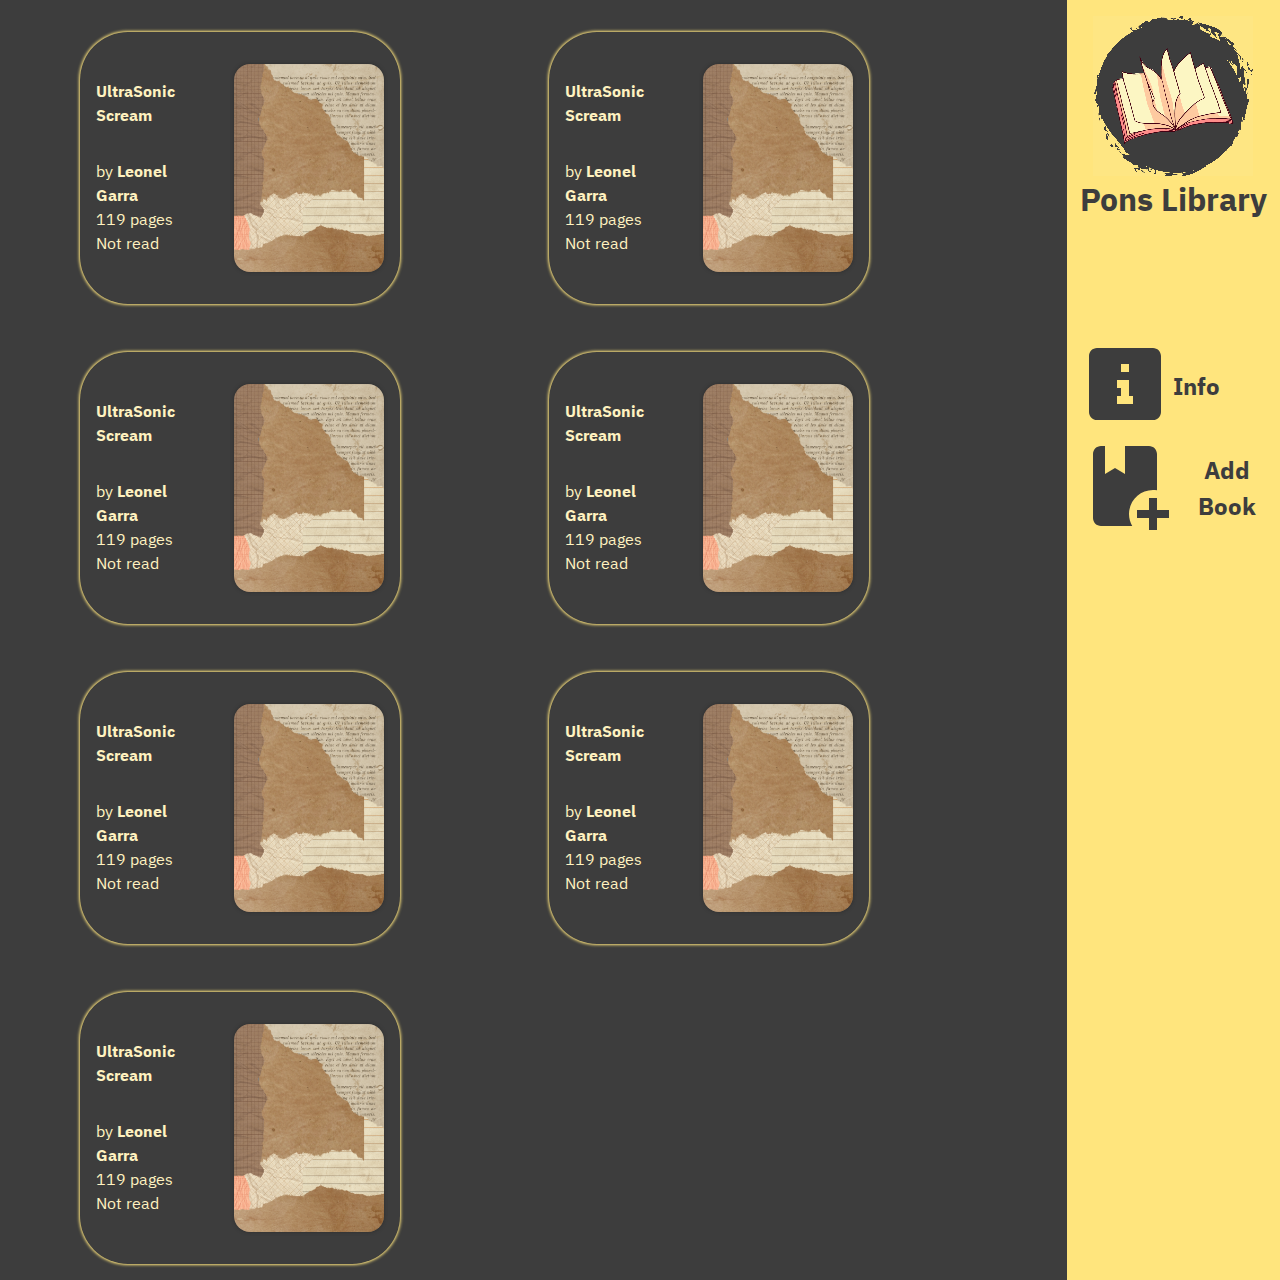
==== index.html @ f93c004e "Progress with UI design 100% Progress with JS logic 0%" ====
<!DOCTYPE html>
<html lang="en">
<head>
    <meta charset="UTF-8">
    <meta http-equiv="X-UA-Compatible" content="IE=edge">
    <meta name="viewport" content="width=device-width, initial-scale=1.0">
    <script src="script.js" defer></script>
    <link rel="stylesheet" href="styles.css">
    <title>Pons Library</title>
</head>
<body>
    <div id="content" class="container">
        <div id="books">
            <div class="book one">
                <div class="book-info-card">
                    <div id="info-card-title">
                        <h3>UltraSonic Scream</h3>
                    </div>
                    <div id="info-card-text">
                    <p>by <strong>Leonel Garra</strong>
                    <br>119 pages
                    <br>Not read</p>       
                    </div>
                </div>
                <div class="book-cover-card">
                    <img src="img/Book Icon.png" alt="Book Cover">
                </div>
            </div>
            <div class="book two">
                <div class="book-info-card">
                    <div id="info-card-title">
                        <h3>UltraSonic Scream</h3>
                    </div>
                    <div id="info-card-text">
                    <p>by <strong>Leonel Garra</strong>
                    <br>119 pages
                    <br>Not read</p>    
                    </div>
                </div>
                <div class="book-cover-card">
                    <img src="img/Book Icon.png" alt="Book Cover">
                </div>
            </div>
            <div class="book three">
                <div class="book-info-card">
                    <div id="info-card-title">
                        <h3>UltraSonic Scream</h3>
                    </div>
                    <div id="info-card-text">
                    <p>by <strong>Leonel Garra</strong>
                    <br>119 pages
                    <br>Not read</p>    
                    </div>
                </div>
                <div class="book-cover-card">
                    <img src="img/Book Icon.png" alt="Book Cover">
                </div>
            </div>
            <div class="book four">
                <div class="book-info-card">
                    <div id="info-card-title">
                        <h3>UltraSonic Scream</h3>
                    </div>
                    <div id="info-card-text">
                    <p>by <strong>Leonel Garra</strong>
                    <br>119 pages
                    <br>Not read</p>    
                    </div>
                </div>
                <div class="book-cover-card">
                    <img src="img/Book Icon.png" alt="Book Cover">
                </div>
            </div>
            <div class="book five">
                <div class="book-info-card">
                    <div id="info-card-title">
                        <h3>UltraSonic Scream</h3>
                    </div>
                    <div id="info-card-text">
                    <p>by <strong>Leonel Garra</strong>
                    <br>119 pages
                    <br>Not read</p>    
                    </div>
                </div>
                <div class="book-cover-card">
                    <img src="img/Book Icon.png" alt="Book Cover">
                </div>
            </div><div class="book six">
                <div class="book-info-card">
                    <div id="info-card-title">
                        <h3>UltraSonic Scream</h3>
                    </div>
                    <div id="info-card-text">
                    <p>by <strong>Leonel Garra</strong>
                    <br>119 pages
                    <br>Not read</p>    
                    </div>
                </div>
                <div class="book-cover-card">
                    <img src="img/Book Icon.png" alt="Book Cover">
                </div>
            </div><div class="book seven">
                <div class="book-info-card">
                    <div id="info-card-title">
                        <h3>UltraSonic Scream</h3>
                    </div>
                    <div id="info-card-text">
                    <p>by <strong>Leonel Garra</strong>
                    <br>119 pages
                    <br>Not read</p>    
                    </div>
                </div>
                <div class="book-cover-card">
                    <img src="img/Book Icon.png" alt="Book Cover">
                </div>
            </div>

        </div>
    </div>
    <div id="side-bar" class="container">
        <div id="logo">
            <ul>
                <li id="heading-icon">
                    <video src="img/Header Logo.mp4" type="video/mp4" autoplay loop muted></video>
                </li>
                <li id="heading-title">     
                    <h1>Pons Library</h1>
                </li>
            </ul>            
        </div>
        <div id="nav-content">
            <ul>
                <li class="nav-icon"><button><svg xmlns="http://www.w3.org/2000/svg" viewBox="0 0 24 24"><title>information-slab-box</title><path d="M5 3H19C20.1 3 21 3.89 21 5V19C21 19.53 20.79 20.04 20.41 20.41C20.04 20.79 19.53 21 19 21H5C4.47 21 3.96 20.79 3.59 20.41C3.21 20.04 3 19.53 3 19V5C3 3.89 3.89 3 5 3M11 9H13V7H11V9M14 17V15H13V11H10V13H11V15H10V17H14Z" /></svg></button></li>
                <li class="nav-button"><button>Info</button></li>
                <li class="nav-icon"><button><svg xmlns="http://www.w3.org/2000/svg" viewBox="0 0 24 24"><title>book-plus</title><path d="M13 19C13 20.1 13.3 21.12 13.81 22H6C4.89 22 4 21.11 4 20V4C4 2.9 4.89 2 6 2H7V9L9.5 7.5L12 9V2H18C19.1 2 20 2.89 20 4V13.09C19.67 13.04 19.34 13 19 13C15.69 13 13 15.69 13 19M20 18V15H18V18H15V20H18V23H20V20H23V18H20Z" /></svg></button></li>
                <li class="nav-button"><button>Add Book</button></li>
            </ul>
        </div>
    </div>
</body>
</html>
---- styles.css ----
@import url('https://fonts.googleapis.com/css2?family=IBM+Plex+Sans+Arabic:wght@500&display=swap');
/* font-family: 'IBM Plex Sans Arabic', sans-serif;  */

* {
    margin: 0;
    padding: 0;
    box-sizing: border-box;
    font-family: 'IBM Plex Sans Arabic', sans-serif;
}

body {
    min-height: 100vh;
    display: flex;
}

.container {
    /* border: 5px solid red; */
}

#side-bar {
    flex: 1;
    background-color: #FFE57D;
    color: #3D3D3D;
}

#logo {
    padding-top: 1rem;
}

#logo ul {
    display: grid;
    grid-auto-rows: 1fr / 1fr;
    grid-template-columns: 1fr ;
    list-style: none;
}

#content {
    flex: 5;
    background-color: #3D3D3D;
    color: #fff2c0;
    display: flex;
}

#logo #heading-title,
#logo #heading-icon {
    display: flex;
    height: 10rem;

}

#heading-title h1,
#heading-icon video {
    flex: 1;
    flex-wrap: wrap;
    display: flex;
    align-items: center;
    justify-content: center;
}

#heading-title h1 {
    align-items: flex-start;
}

#nav-content ul {
    display: grid;
    grid-template-rows: repeat(2, 1fr);
    grid-template-columns: repeat(2, 1fr);
    list-style: none;
}

#nav-content ul li svg {
    height: 6rem;
    fill: #3D3D3D;
    width: auto;
}

.nav-icon button {
    border: none;
    background-color: transparent;
    color: #3D3D3D;
    font-weight: bold;
}

#nav-content ul li button:hover {
    cursor: pointer;
    fill: #FFE57D;
    box-shadow: #3D3D3D;
    color: #FFE57D;
    text-shadow: 1 1 1 #3D3D3D;
}

#nav-content ul li {
    display: flex;
    align-items: center;
}

#nav-content .nav-button {
    justify-content: flex-start;
}

#nav-content .nav-icon {
    justify-content: flex-end;
}

.nav-button button {
    font-size: x-large;
    border: none;
    background-color: transparent;
    color: #3D3D3D;
    font-weight: bold;
}

#books {
    flex: 1;
    display: grid;
    grid-template-rows: repeat(2, 1fr);
    grid-template-columns: repeat(auto-fit, minmax(18rem, 1fr));
    padding-left: 5rem;
    padding-right: 5rem;
    padding-top: 2rem;
    padding-bottom: 1rem;
    column-gap: 2rem;
    row-gap: 3rem;
}

.book {
    height: 17rem;
    width: 20rem;
    display: flex;
    border-radius: 3rem;
    box-shadow: 0px 0px 3px 1px #FFE57D;
    flex-wrap: wrap;
}



.book-cover-card,
.book-info-card {
    flex: 1;
    display: flex;
    flex-direction: column;
    flex-wrap: wrap;
    padding: 1rem;
}

.book-cover-card {
    justify-content: center;
    align-items: center ;
}

.book-cover-card img {
    height: 13rem;
    width: fit-content;
    border-radius: 1rem;
    box-shadow: 0px 0px 3px 1px #333333;
}

.book-info-card h3,
.book-info-card p {
    flex: 1;
    text-align: left;
    font-size: 1rem;
}

.book-info-card {
    align-items: start;
    justify-content: center;
    gap: 2rem;
}
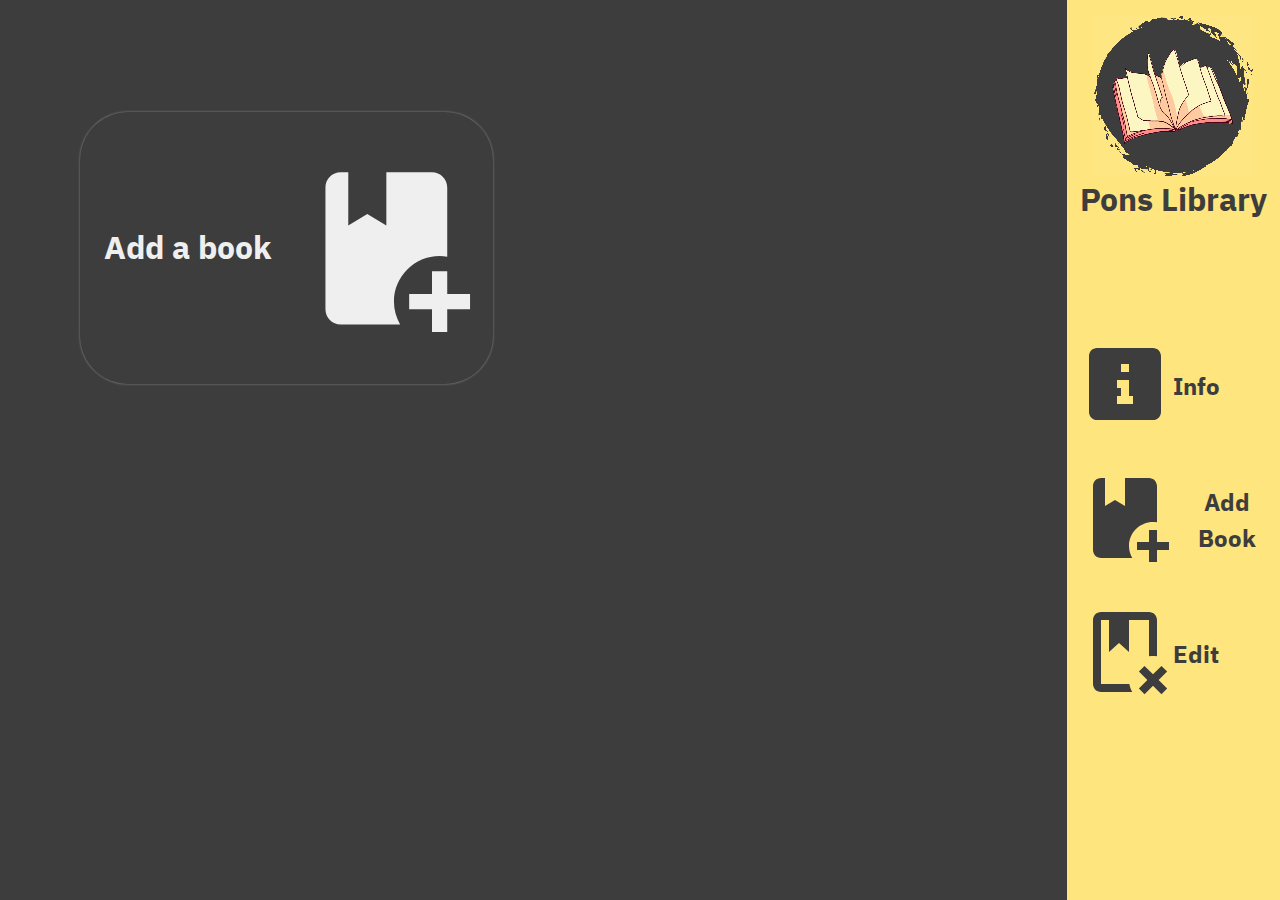
==== commit 51680c27: "Added Function to the Info & Add a Book buttons If you click in Info, it'll pop up a window with inf" ====
--- a/index.html
+++ b/index.html
@@ -6,115 +6,16 @@
     <meta name="viewport" content="width=device-width, initial-scale=1.0">
     <script src="script.js" defer></script>
     <link rel="stylesheet" href="styles.css">
+    <link rel="icon" href="img/Tab Icon .png ">
     <title>Pons Library</title>
 </head>
 <body>
     <div id="content" class="container">
         <div id="books">
-            <div class="book one">
-                <div class="book-info-card">
-                    <div id="info-card-title">
-                        <h3>UltraSonic Scream</h3>
-                    </div>
-                    <div id="info-card-text">
-                    <p>by <strong>Leonel Garra</strong>
-                    <br>119 pages
-                    <br>Not read</p>       
-                    </div>
-                </div>
-                <div class="book-cover-card">
-                    <img src="img/Book Icon.png" alt="Book Cover">
-                </div>
+            <div class="book add" id="add-book-event">
+                    <h1>Add a book</h1>
+                    <svg  xmlns="http://www.w3.org/2000/svg" viewBox="0 0 24 24"><title>book-plus</title><path d="M13 19C13 20.1 13.3 21.12 13.81 22H6C4.89 22 4 21.11 4 20V4C4 2.9 4.89 2 6 2H7V9L9.5 7.5L12 9V2H18C19.1 2 20 2.89 20 4V13.09C19.67 13.04 19.34 13 19 13C15.69 13 13 15.69 13 19M20 18V15H18V18H15V20H18V23H20V20H23V18H20Z" /></svg>                
             </div>
-            <div class="book two">
-                <div class="book-info-card">
-                    <div id="info-card-title">
-                        <h3>UltraSonic Scream</h3>
-                    </div>
-                    <div id="info-card-text">
-                    <p>by <strong>Leonel Garra</strong>
-                    <br>119 pages
-                    <br>Not read</p>    
-                    </div>
-                </div>
-                <div class="book-cover-card">
-                    <img src="img/Book Icon.png" alt="Book Cover">
-                </div>
-            </div>
-            <div class="book three">
-                <div class="book-info-card">
-                    <div id="info-card-title">
-                        <h3>UltraSonic Scream</h3>
-                    </div>
-                    <div id="info-card-text">
-                    <p>by <strong>Leonel Garra</strong>
-                    <br>119 pages
-                    <br>Not read</p>    
-                    </div>
-                </div>
-                <div class="book-cover-card">
-                    <img src="img/Book Icon.png" alt="Book Cover">
-                </div>
-            </div>
-            <div class="book four">
-                <div class="book-info-card">
-                    <div id="info-card-title">
-                        <h3>UltraSonic Scream</h3>
-                    </div>
-                    <div id="info-card-text">
-                    <p>by <strong>Leonel Garra</strong>
-                    <br>119 pages
-                    <br>Not read</p>    
-                    </div>
-                </div>
-                <div class="book-cover-card">
-                    <img src="img/Book Icon.png" alt="Book Cover">
-                </div>
-            </div>
-            <div class="book five">
-                <div class="book-info-card">
-                    <div id="info-card-title">
-                        <h3>UltraSonic Scream</h3>
-                    </div>
-                    <div id="info-card-text">
-                    <p>by <strong>Leonel Garra</strong>
-                    <br>119 pages
-                    <br>Not read</p>    
-                    </div>
-                </div>
-                <div class="book-cover-card">
-                    <img src="img/Book Icon.png" alt="Book Cover">
-                </div>
-            </div><div class="book six">
-                <div class="book-info-card">
-                    <div id="info-card-title">
-                        <h3>UltraSonic Scream</h3>
-                    </div>
-                    <div id="info-card-text">
-                    <p>by <strong>Leonel Garra</strong>
-                    <br>119 pages
-                    <br>Not read</p>    
-                    </div>
-                </div>
-                <div class="book-cover-card">
-                    <img src="img/Book Icon.png" alt="Book Cover">
-                </div>
-            </div><div class="book seven">
-                <div class="book-info-card">
-                    <div id="info-card-title">
-                        <h3>UltraSonic Scream</h3>
-                    </div>
-                    <div id="info-card-text">
-                    <p>by <strong>Leonel Garra</strong>
-                    <br>119 pages
-                    <br>Not read</p>    
-                    </div>
-                </div>
-                <div class="book-cover-card">
-                    <img src="img/Book Icon.png" alt="Book Cover">
-                </div>
-            </div>
-
         </div>
     </div>
     <div id="side-bar" class="container">
@@ -130,12 +31,30 @@
         </div>
         <div id="nav-content">
             <ul>
-                <li class="nav-icon"><button><svg xmlns="http://www.w3.org/2000/svg" viewBox="0 0 24 24"><title>information-slab-box</title><path d="M5 3H19C20.1 3 21 3.89 21 5V19C21 19.53 20.79 20.04 20.41 20.41C20.04 20.79 19.53 21 19 21H5C4.47 21 3.96 20.79 3.59 20.41C3.21 20.04 3 19.53 3 19V5C3 3.89 3.89 3 5 3M11 9H13V7H11V9M14 17V15H13V11H10V13H11V15H10V17H14Z" /></svg></button></li>
+                <li class="nav-icon" id="infoIcon"><button><svg xmlns="http://www.w3.org/2000/svg" viewBox="0 0 24 24"><title>information-slab-box</title><path d="M5 3H19C20.1 3 21 3.89 21 5V19C21 19.53 20.79 20.04 20.41 20.41C20.04 20.79 19.53 21 19 21H5C4.47 21 3.96 20.79 3.59 20.41C3.21 20.04 3 19.53 3 19V5C3 3.89 3.89 3 5 3M11 9H13V7H11V9M14 17V15H13V11H10V13H11V15H10V17H14Z" /></svg></button></li>
                 <li class="nav-button"><button>Info</button></li>
-                <li class="nav-icon"><button><svg xmlns="http://www.w3.org/2000/svg" viewBox="0 0 24 24"><title>book-plus</title><path d="M13 19C13 20.1 13.3 21.12 13.81 22H6C4.89 22 4 21.11 4 20V4C4 2.9 4.89 2 6 2H7V9L9.5 7.5L12 9V2H18C19.1 2 20 2.89 20 4V13.09C19.67 13.04 19.34 13 19 13C15.69 13 13 15.69 13 19M20 18V15H18V18H15V20H18V23H20V20H23V18H20Z" /></svg></button></li>
-                <li class="nav-button"><button>Add Book</button></li>
+                <li class="nav-icon" id="add-book-event-two"><button><svg xmlns="http://www.w3.org/2000/svg" viewBox="0 0 24 24"><title>book-plus</title><path d="M13 19C13 20.1 13.3 21.12 13.81 22H6C4.89 22 4 21.11 4 20V4C4 2.9 4.89 2 6 2H7V9L9.5 7.5L12 9V2H18C19.1 2 20 2.89 20 4V13.09C19.67 13.04 19.34 13 19 13C15.69 13 13 15.69 13 19M20 18V15H18V18H15V20H18V23H20V20H23V18H20Z" /></svg></button></li>
+                <li class="nav-button" id="add-book-event-three"><button>Add Book</button></li>
+                <li class="edit-icon"><button><svg xmlns="http://www.w3.org/2000/svg" viewBox="0 0 24 24"><title>book-remove-outline</title><path d="M13.09 20C13.21 20.72 13.46 21.39 13.81 22H6C4.89 22 4 21.11 4 20V4C4 2.9 4.89 2 6 2H18C19.11 2 20 2.9 20 4V13.09C19.67 13.04 19.34 13 19 13C18.66 13 18.33 13.04 18 13.09V4H13V12L10.5 9.75L8 12V4H6V20H13.09M22.54 16.88L21.12 15.47L19 17.59L16.88 15.47L15.47 16.88L17.59 19L15.47 21.12L16.88 22.54L19 20.41L21.12 22.54L22.54 21.12L20.41 19L22.54 16.88Z" /></svg></button></li>
+                <li class="edit-button"><button>Edit</button></li>
             </ul>
         </div>
     </div>
 </body>
-</html>+</html>
+
+<!-- <div class="book one">
+    <div class="book-info-card">
+        <div id="info-card-title">
+            <h3>UltraSonic Scream</h3>
+        </div>
+        <div id="info-card-text">
+        <p>by <strong>Leonel Garra</strong>
+        <br>119 pages
+        <br>Not read</p>       
+        </div>
+    </div>
+    <div class="book-cover-card">
+        <img src="img/Book Icon.png" alt="Book Cover">
+    </div>
+</div> -->--- a/styles.css
+++ b/styles.css
@@ -39,13 +39,19 @@
     background-color: #3D3D3D;
     color: #fff2c0;
     display: flex;
+    padding-bottom: 5rem;
 }
 
 #logo #heading-title,
 #logo #heading-icon {
     display: flex;
     height: 10rem;
-
+}
+
+#logo #heading-title-info {
+    display: flex;
+    height: 8rem;
+    justify-content: center;
 }
 
 #heading-title h1,
@@ -66,6 +72,7 @@
     grid-template-rows: repeat(2, 1fr);
     grid-template-columns: repeat(2, 1fr);
     list-style: none;
+    row-gap: 2rem;
 }
 
 #nav-content ul li svg {
@@ -74,20 +81,34 @@
     width: auto;
 }
 
-.nav-icon button {
+.nav-icon button,
+.edit-icon button {
     border: none;
     background-color: transparent;
     color: #3D3D3D;
     font-weight: bold;
 }
 
-#nav-content ul li button:hover {
-    cursor: pointer;
-    fill: #FFE57D;
-    box-shadow: #3D3D3D;
-    color: #FFE57D;
-    text-shadow: 1 1 1 #3D3D3D;
-}
+#nav-content ul li button:hover  {
+    cursor: pointer;
+}
+
+#nav-content ul li:hover svg {
+    cursor: pointer;
+    transform: scale(1.05);
+    transition: all 0.3s ease;
+
+}
+
+#nav-content ul .edit-icon:hover svg {
+    fill: red;
+}
+
+#nav-content ul li:active svg {
+    transform: scale(1);
+    transition: all 0.1s ease;
+}
+
 
 #nav-content ul li {
     display: flex;
@@ -98,11 +119,13 @@
     justify-content: flex-start;
 }
 
-#nav-content .nav-icon {
+#nav-content .nav-icon,
+#nav-content .edit-icon {
     justify-content: flex-end;
 }
 
-.nav-button button {
+.nav-button button,
+.edit-button button {
     font-size: x-large;
     border: none;
     background-color: transparent;
@@ -113,26 +136,89 @@
 #books {
     flex: 1;
     display: grid;
-    grid-template-rows: repeat(2, 1fr);
-    grid-template-columns: repeat(auto-fit, minmax(18rem, 1fr));
+    grid-template-rows: repeat(2, minmax(18rem, 1fr));
+    grid-template-columns: repeat(auto-fill, minmax(18rem, 1fr));
     padding-left: 5rem;
     padding-right: 5rem;
-    padding-top: 2rem;
-    padding-bottom: 1rem;
-    column-gap: 2rem;
-    row-gap: 3rem;
+    padding-top: 7rem;
+    column-gap: 5rem;
+    row-gap: 1rem;
 }
 
 .book {
     height: 17rem;
-    width: 20rem;
     display: flex;
     border-radius: 3rem;
     box-shadow: 0px 0px 3px 1px #FFE57D;
-    flex-wrap: wrap;
-}
-
-
+    flex-wrap: nowrap;
+    justify-content: center;
+    align-items: center;
+    padding-right: 1rem;
+    padding-left: 1rem;
+    gap: 1rem;
+}
+
+.add {
+    flex: 1;
+    display: grid;
+    grid-template: 1fr / repeat(2, minmax(5rem, 1fr));
+    text-align: center;
+    align-items: center;
+    box-shadow: 0px 0px 3px -1px #efefef;
+}
+
+.add:hover {
+    box-shadow: 0px 0px 3px -1px #FFE57D;
+    transform: scale(1.02);
+    transition: all 0.2s ease;
+    cursor: pointer;
+}
+
+.add:hover h1 {
+    color: #FFE57D;
+    transform: scale(1.08);
+    transition: all 0.2s ease;
+}
+
+.add:hover svg {
+    fill: #FFE57D;
+    transform: scale(1.08);
+    transition: all 0.3s ease;
+}
+
+.add h1,
+.add svg {
+    fill: #efefef;
+    color: #efefef;
+}
+
+.add h1 {
+    grid-column: 1 / 2;
+}
+
+.add svg {
+    grid-column: 2 / 3;
+}
+
+.add svg:hover {
+    fill: #FFE57D;
+    cursor: pointer;
+}
+
+.add svg:active {
+    transform: scale(1);
+    transition: all 0.1s ease;
+}
+
+.add:active {
+    transform: scale(1);
+    transition: all 0.1s ease;    
+}
+
+.add:active h1 {
+    transform: scale(1);
+    transition: all 0.1s ease;
+}
 
 .book-cover-card,
 .book-info-card {
@@ -140,7 +226,6 @@
     display: flex;
     flex-direction: column;
     flex-wrap: wrap;
-    padding: 1rem;
 }
 
 .book-cover-card {
@@ -165,5 +250,11 @@
 .book-info-card {
     align-items: start;
     justify-content: center;
-    gap: 2rem;
-}+    box-shadow: 2px 0px 5px -1px #333333 inset;
+    height: 13rem;
+    flex: 1;
+    padding-left: 1rem;
+    border-radius: 1rem;
+    gap: 1rem;
+}
+
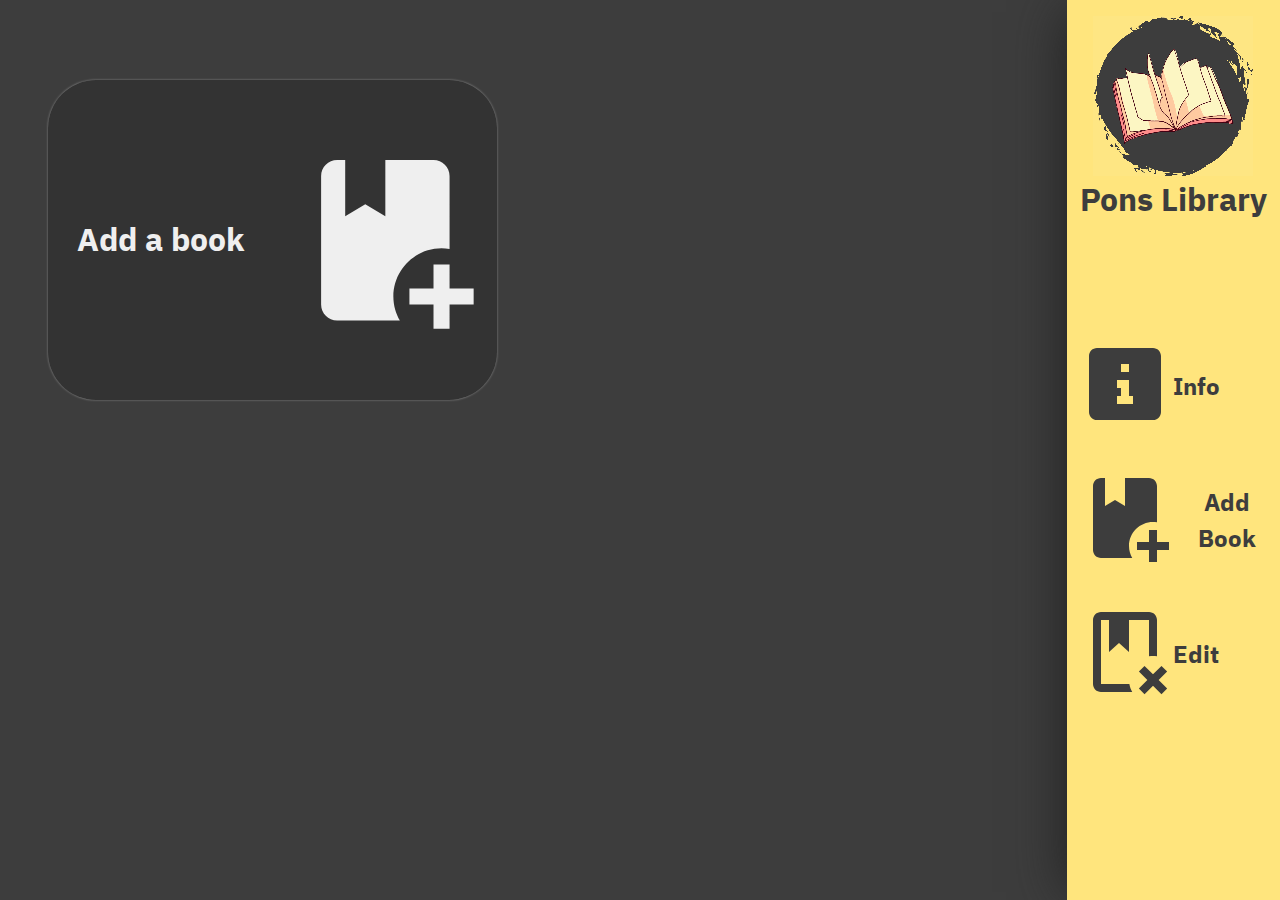
==== commit abe02267: "Project finished!! Updated the popup windows by using modals instead of separate html's for the form" ====
--- a/index.html
+++ b/index.html
@@ -12,7 +12,7 @@
 <body>
     <div id="content" class="container">
         <div id="books">
-            <div class="book add" id="add-book-event">
+            <div class="book add" id="add-book-div" data-modal-target="#new-book-window">
                     <h1>Add a book</h1>
                     <svg  xmlns="http://www.w3.org/2000/svg" viewBox="0 0 24 24"><title>book-plus</title><path d="M13 19C13 20.1 13.3 21.12 13.81 22H6C4.89 22 4 21.11 4 20V4C4 2.9 4.89 2 6 2H7V9L9.5 7.5L12 9V2H18C19.1 2 20 2.89 20 4V13.09C19.67 13.04 19.34 13 19 13C15.69 13 13 15.69 13 19M20 18V15H18V18H15V20H18V23H20V20H23V18H20Z" /></svg>                
             </div>
@@ -31,30 +31,76 @@
         </div>
         <div id="nav-content">
             <ul>
-                <li class="nav-icon" id="infoIcon"><button><svg xmlns="http://www.w3.org/2000/svg" viewBox="0 0 24 24"><title>information-slab-box</title><path d="M5 3H19C20.1 3 21 3.89 21 5V19C21 19.53 20.79 20.04 20.41 20.41C20.04 20.79 19.53 21 19 21H5C4.47 21 3.96 20.79 3.59 20.41C3.21 20.04 3 19.53 3 19V5C3 3.89 3.89 3 5 3M11 9H13V7H11V9M14 17V15H13V11H10V13H11V15H10V17H14Z" /></svg></button></li>
-                <li class="nav-button"><button>Info</button></li>
-                <li class="nav-icon" id="add-book-event-two"><button><svg xmlns="http://www.w3.org/2000/svg" viewBox="0 0 24 24"><title>book-plus</title><path d="M13 19C13 20.1 13.3 21.12 13.81 22H6C4.89 22 4 21.11 4 20V4C4 2.9 4.89 2 6 2H7V9L9.5 7.5L12 9V2H18C19.1 2 20 2.89 20 4V13.09C19.67 13.04 19.34 13 19 13C15.69 13 13 15.69 13 19M20 18V15H18V18H15V20H18V23H20V20H23V18H20Z" /></svg></button></li>
-                <li class="nav-button" id="add-book-event-three"><button>Add Book</button></li>
+                <li class="nav-icon" data-modal-target="#info-window" id="infoIcon"><button><svg xmlns="http://www.w3.org/2000/svg" viewBox="0 0 24 24"><title>information-slab-box</title><path d="M5 3H19C20.1 3 21 3.89 21 5V19C21 19.53 20.79 20.04 20.41 20.41C20.04 20.79 19.53 21 19 21H5C4.47 21 3.96 20.79 3.59 20.41C3.21 20.04 3 19.53 3 19V5C3 3.89 3.89 3 5 3M11 9H13V7H11V9M14 17V15H13V11H10V13H11V15H10V17H14Z" /></svg></button></li>
+                <li class="nav-button" data-modal-target="#info-window"><button>Info</button></li>
+                <li class="nav-icon" id="add-book-event-two" data-modal-target="#new-book-window"><button><svg xmlns="http://www.w3.org/2000/svg" viewBox="0 0 24 24"><title>book-plus</title><path d="M13 19C13 20.1 13.3 21.12 13.81 22H6C4.89 22 4 21.11 4 20V4C4 2.9 4.89 2 6 2H7V9L9.5 7.5L12 9V2H18C19.1 2 20 2.89 20 4V13.09C19.67 13.04 19.34 13 19 13C15.69 13 13 15.69 13 19M20 18V15H18V18H15V20H18V23H20V20H23V18H20Z" /></svg></button></li>
+                <li class="nav-button" id="add-book-event-three" data-modal-target="#new-book-window"><button>Add Book</button></li>
                 <li class="edit-icon"><button><svg xmlns="http://www.w3.org/2000/svg" viewBox="0 0 24 24"><title>book-remove-outline</title><path d="M13.09 20C13.21 20.72 13.46 21.39 13.81 22H6C4.89 22 4 21.11 4 20V4C4 2.9 4.89 2 6 2H18C19.11 2 20 2.9 20 4V13.09C19.67 13.04 19.34 13 19 13C18.66 13 18.33 13.04 18 13.09V4H13V12L10.5 9.75L8 12V4H6V20H13.09M22.54 16.88L21.12 15.47L19 17.59L16.88 15.47L15.47 16.88L17.59 19L15.47 21.12L16.88 22.54L19 20.41L21.12 22.54L22.54 21.12L20.41 19L22.54 16.88Z" /></svg></button></li>
                 <li class="edit-button"><button>Edit</button></li>
             </ul>
         </div>
     </div>
+    <div class="new-book-window" id="new-book-window">
+        <form action="index.html" method="post" class="new-book-form" id="new-book-form">
+            <div class="new-book-heading">
+                New book
+            </div>
+            <div>
+                <label for="book-title">Book</label>
+                <input type="text" name="book-title" id="book-title" placeholder="i.e. 'Harry Potter'" required>    
+            </div>
+            <div>
+                <label for="book-author">Author</label>
+                <input type="text" name="book-author" id="book-author" placeholder="i.e. 'J.K Rowling'" required>    
+            </div>
+            <div>
+                <label for="book-pages">Pages</label>
+                <input type="text" name="book-pages" id="book-pages" placeholder="i.e. '223'" required>
+            </div>
+            <div id="cover-container">
+                <label for="new-book-cover">Book Cover (9:16 aspect ratio)</label>
+                <input type="file" id="new-book-cover">
+            </div>
+            <div id="check-container">
+                <input type="checkbox" name="book-check" id="book-check">   
+                <label for="book-check">Have you read it?</label>
+            </div>
+                <input class="submit" type="submit" name="submit" id="submit">
+        </form>
+    </div>
+    <div class="info-window" id="info-window">
+        <div class="new-book-heading">
+            <p>Pons Library</p>
+        </div>
+        <div class="info-window-body">
+            <h4>Welcome to my Library project!</h4>
+            <br>
+            The Library project from The Odin Project Curriculum is a showcase of my recent learnings in Objects and Object Constructors.
+            <br>
+            <br>
+            Adding books to the grid is a breeze! Just provide the book's details like title, author, and page count. Oh, and feel free to import a stunning 9:16 cover! You can easily keep track of your reading progress by marking books as read or unread. And if you change your mind, a simple click on the 'edit' button allows you to remove any book from your library.        
+            <br>
+            <br>
+            But wait, there's more to come! I have exciting plans to enhance your experience. Soon, you'll be able to personalize your journey with a sign-in/sign-up form. And don't worry about losing your library - I'll make sure your changes are saved securely. Keep an eye out for updates as I continue to level up my skills and make this library even more awesome. Enjoy!
+        </div>
+    </div>
+    <div id="overlay"></div>
 </body>
 </html>
 
-<!-- <div class="book one">
+
+
+<!-- <div class="book">
     <div class="book-info-card">
-        <div id="info-card-title">
-            <h3>UltraSonic Scream</h3>
+        <div><h3>"La muerte del comendador"</h3></div>
+        <div class="infoText">
+            <p>Haruki Murakami  
+            <br> 512 pages</p>
+            <button class="check-switch-button" style="background-color: rgb(255, 229, 125); color: rgb(61, 61, 61);">Read ✔</button>
         </div>
-        <div id="info-card-text">
-        <p>by <strong>Leonel Garra</strong>
-        <br>119 pages
-        <br>Not read</p>       
         </div>
-    </div>
-    <div class="book-cover-card">
-        <img src="img/Book Icon.png" alt="Book Cover">
-    </div>
-</div> -->+        <div class="book-cover-card">
+            <img alt="Book Cover" src="img/comendador.png">
+        </div>
+        <div class="deleteButton" id="close-icon"><button class="removeBookButton"></button></div>
+    </div> -->--- a/styles.css
+++ b/styles.css
@@ -1,7 +1,7 @@
 @import url('https://fonts.googleapis.com/css2?family=IBM+Plex+Sans+Arabic:wght@500&display=swap');
 /* font-family: 'IBM Plex Sans Arabic', sans-serif;  */
 
-* {
+*, *::after, *::before {
     margin: 0;
     padding: 0;
     box-sizing: border-box;
@@ -11,16 +11,14 @@
 body {
     min-height: 100vh;
     display: flex;
-}
-
-.container {
-    /* border: 5px solid red; */
+    background-color: #3D3D3D;
 }
 
 #side-bar {
     flex: 1;
     background-color: #FFE57D;
     color: #3D3D3D;
+    box-shadow: -10px 2px 50px -10px #202020;
 }
 
 #logo {
@@ -136,26 +134,34 @@
 #books {
     flex: 1;
     display: grid;
-    grid-template-rows: repeat(2, minmax(18rem, 1fr));
-    grid-template-columns: repeat(auto-fill, minmax(18rem, 1fr));
-    padding-left: 5rem;
+    grid-template-columns: repeat(auto-fill, minmax(20rem, 1fr));
+    padding-left: 3rem;
     padding-right: 5rem;
-    padding-top: 7rem;
-    column-gap: 5rem;
-    row-gap: 1rem;
+    padding-top: 5rem;
+    column-gap: 2.5rem;
+    row-gap: 2.5rem;
 }
 
 .book {
-    height: 17rem;
+    min-height: 18rem;
+    max-height: 21rem;
+    min-width: 22rem;
     display: flex;
     border-radius: 3rem;
-    box-shadow: 0px 0px 3px 1px #FFE57D;
+    box-shadow: 0px 0px 20px -1px #111111;
     flex-wrap: nowrap;
-    justify-content: center;
-    align-items: center;
+    justify-content: end;
+    align-items: center;
+    padding-left: 1rem;
     padding-right: 1rem;
-    padding-left: 1rem;
-    gap: 1rem;
+    flex: 1;
+    background-color: #333333;
+    gap: 2rem;
+    position: relative;
+}
+
+.book.delete {
+    background-color: red;
 }
 
 .add {
@@ -165,6 +171,8 @@
     text-align: center;
     align-items: center;
     box-shadow: 0px 0px 3px -1px #efefef;
+    min-height: 18rem;
+    max-height: 20rem;
 }
 
 .add:hover {
@@ -198,6 +206,7 @@
 
 .add svg {
     grid-column: 2 / 3;
+    max-height: 15rem;
 }
 
 .add svg:hover {
@@ -234,27 +243,311 @@
 }
 
 .book-cover-card img {
-    height: 13rem;
+    max-height: 220px;
+    max-width: 150px;
+    border-radius: .5rem;
+    box-shadow: 0px 0px 5px -1px #111111;
+}
+
+.book-info-card h3 {
+    text-align: center;
+}
+.book-info-card p {
+    text-align: right;
+    font-size: 1rem;
+}
+
+.book-info-card {
+    flex: 1;
+    display: grid;
+    grid-template-columns: 1fr;
+    grid-template-rows: repeat(2, 1fr);
+    justify-content: space-around;
+    padding-top: 1rem;
+    padding-bottom: 1rem;
+}
+
+.infoText {
+    display: flex;
+    flex-direction: column;
+    align-items: flex-end;
+    gap: 1rem;
+}
+
+.new-book-window {
+    position: fixed;
+    top: 50%;
+    left: 50%;
+    transform: translate(-50%, -50%) scale(0);
+    transition: 200ms ease-in-out;
+    border-radius: 1rem;
+    z-index: 10;
+    color: #efefef;
+    font-weight: bold;
+    background-color: #3D3D3D;
+    width: 300px;
+    max-width: 80%;
+    display: flex;
+    flex-direction: column;
+    padding: 1rem;
+    box-shadow: 0px 0px 15px -4px #000000;
+}
+
+.new-book-window.active,
+.info-window.active,
+.deleteButton.active {
+    transform: translate(-50%, -50%) scale(1);
+}
+
+.new-book-form {
+    display: flex;
+    flex-direction: column;
+    align-items: center;
+    gap: 1rem;
+}
+
+.new-book-heading {
+    font-size: 1.50rem;
+    font-weight: bold;
+}
+
+.new-book-form label {
+    cursor: pointer;
+}
+
+.new-book-form input {
+    border-radius: 0.50rem;
+    border: none;
+    background-color: #FFE57D;
+    padding: .5rem;
+    width: 100%;
+    color: #333333;
+}
+
+.new-book-form input:focus {
+    outline: none;
+    box-shadow: 0px 0px 10px -2px #FFE57D;
+}
+
+.submit {
+    width: 5rem;
+    border-radius: 0.2rem;
+    border: none;
+    background-color: #FFE57D !important;
+    box-shadow: none !important;
+    color: #3D3D3D !important;
+    font-size: 1rem;
+    font-weight: bold;
     width: fit-content;
+    padding-left: 1rem !important;
+    padding-right: 1rem;
+    grid-column: 4 / 5 !important;
+    box-shadow: 0px 0px 5px -1px #3D3D3D !important;
+}
+
+.submit:hover {
+    cursor: pointer;
+    background-color: #ffe57dd8 !important;
+    transform: scale(1.03)
+}
+
+.submit:active {
+    background-color: #ffe57daf !important;
+    transform: scale(1)    
+}
+
+#cover-container { 
+    display: flex;
+    align-items: center;
+    width: 100%;
+    border-radius: 0.50rem;
+    border: none;
+    background-color: #333333;
+    color: #efefef;
+    padding: 0.8rem;
+    box-shadow: 0px 0px 5px -1px #3D3D3D !important;
+}
+
+#cover-container:hover {
+    cursor: pointer !important;
+    background-color: #333333c0 !important;
+    transform: scale(1.03);
+}
+
+#cover-container:focus {
+transform: scale(1.03);
+}
+
+#cover-container:active {
+    background-color: #3333338e !important;
+    transform: scale(1)    
+}
+
+#cover-container label {
+    display: flex;
+}
+
+#cover-container #new-book-cover {
+    opacity: 0;
+    position: absolute;
+    width: 0;
+}
+
+#check-container {
+    display: flex;
+    align-items: center;
+    width: 100%;
+    justify-content: start;
+    padding-left: .5rem; 
+}
+
+#check-container label {
+    display: flex;
+    align-items: center;
+    gap: .4rem;
+}
+
+#check-container #book-check {
+    position: absolute;
+    cursor: pointer;
+    width: 0%;
+    opacity: 0;
+}
+
+#check-container label::before {
+    content: '';
+    width: 1rem;
+    height: 1rem;
+    border: .05rem solid #FFE57D;
+    border-radius: .2rem;
+}
+
+#check-container label:hover::before,
+#check-container #book-check:hover + label::before {
+    background-color: #FFE57D;
+}
+
+#check-container #book-check:checked + label::before {
+    content: '\002714';
+    display: flex;
+    justify-content: center;
+    align-items: center;
+    color: #333333;
+    background-color: #ffdf5f;
+}
+
+#check-container #book-check:focus + label::before {
+    background-color: #FFE57D;   
+}
+
+#overlay {
+    position: fixed;
+    opacity: 0;
+    top: 0;
+    left: 0;
+    right: 0;
+    bottom: 0;
+    background-color: #14141461;
+    pointer-events: none;
+    transition: 200ms ease-in-out;
+}
+
+#overlay.active {
+    opacity: 1;
+    pointer-events: all;
+}
+
+.info-window {
+    position: absolute;
+    top: 50%;
+    left: 50%;
+    transform: translate(-50%, -50%) scale(0);
+    transition: 200ms ease-in-out;
+    width: 700px;
+    max-width: 80%;  
+    z-index: 1;
+    background-color: #FFE57D;
     border-radius: 1rem;
-    box-shadow: 0px 0px 3px 1px #333333;
-}
-
-.book-info-card h3,
-.book-info-card p {
-    flex: 1;
-    text-align: left;
-    font-size: 1rem;
-}
-
-.book-info-card {
-    align-items: start;
+    box-shadow: 0px 0px 25px -4px #000000;
+    display: flex;
+    flex-direction: column;
+    padding: 3rem;
+    gap: 1rem;
+    color: #3D3D3D;
+}
+
+.info-window .new-book-heading {
+    display: flex;
+    align-items: center;
     justify-content: center;
-    box-shadow: 2px 0px 5px -1px #333333 inset;
-    height: 13rem;
-    flex: 1;
-    padding-left: 1rem;
-    border-radius: 1rem;
-    gap: 1rem;
-}
-
+}
+
+.new-book-heading video,
+.new-book-heading p {
+    font-weight: bold;
+    font-size: xx-large;
+}
+
+.read-background {
+    background-color: #FFE57D;
+    color: #333333;
+}
+
+.check-switch-button {
+    outline: 0;
+    border: 0;
+    box-shadow: 0;
+    padding: .3rem .5rem;
+    border-radius: .3rem;
+    color: #3D3D3D;
+    cursor: pointer;
+    font-weight: bold;
+    min-width: 80px;
+    min-height: 28px;
+}
+
+.check-switch-button:hover {
+    transform: scale(1.02)
+}
+
+.check-switch-button:active {
+    transform: scale(1)
+}
+
+.deleteButton {
+    flex: 1;
+    height: 16rem;
+    width: 21rem;
+    opacity: .80;
+    transform: translate(-50%, -50%) scale(0);
+    border-radius: 1.4rem;
+    top: 50%;
+    left: 50%;
+    z-index: 1;
+    position: absolute;
+    color: white;
+    display: flex;
+    align-items: center;
+    justify-content: center;
+    padding-bottom: .1rem;
+    padding-right: .1rem;
+    transition: 200ms ease-in-out;
+}
+
+.removeBookButton {
+    height: 5rem;
+    width: 5rem;
+    cursor: pointer;    
+    font-size: 3rem;
+    border-radius: 1.5rem;
+    border: none;
+    outline: none;
+    color: #333333;
+    box-shadow: 0px 0px 30px -1px white;
+    background-color: #efefef;
+}
+
+.removeBookButton::before {
+    content: '\00D7';
+}
+
